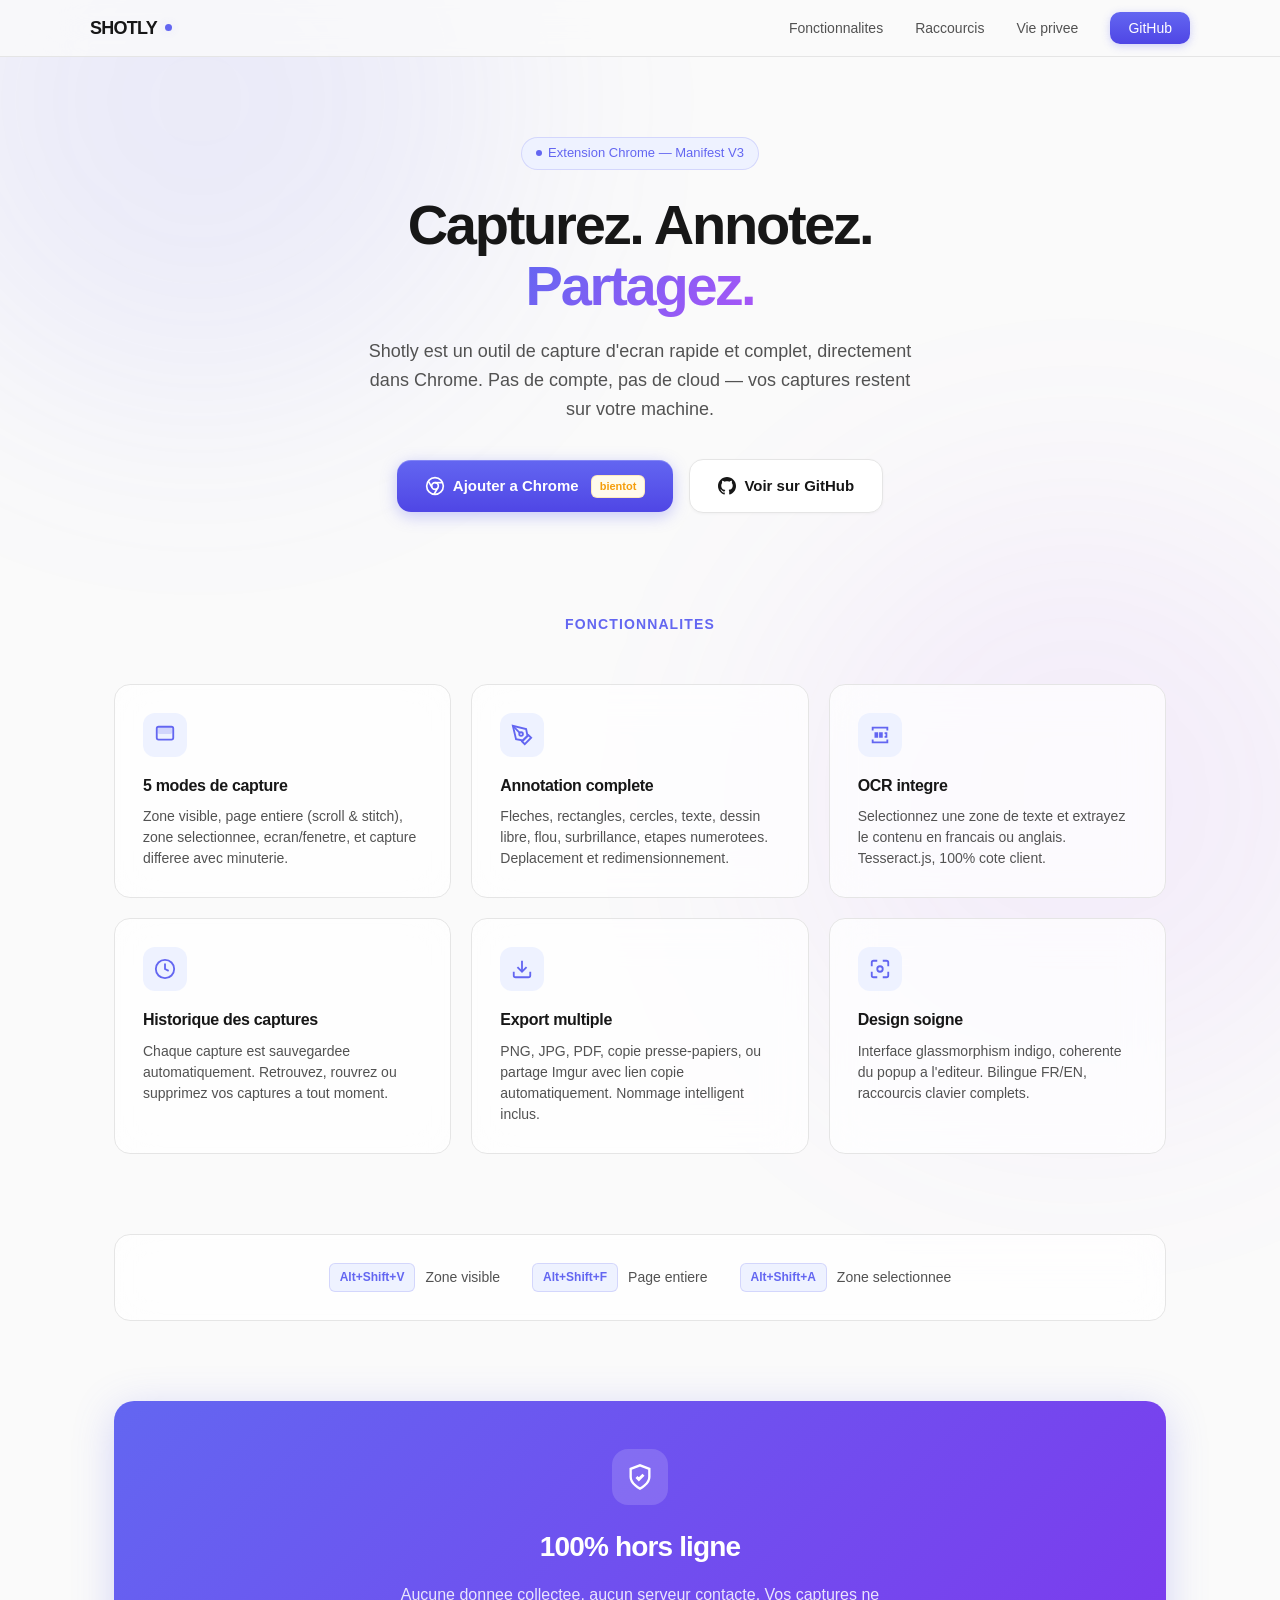
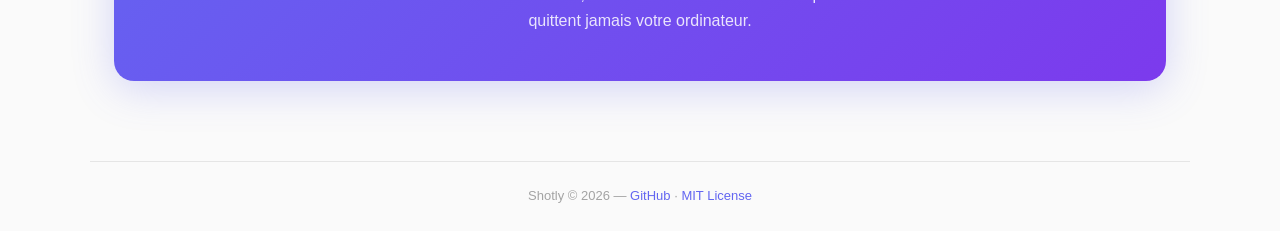
==== docs/index.html @ 28d7de2d "Add files via upload" ====
<!DOCTYPE html>
<html lang="fr">
<head>
  <meta charset="utf-8">
  <meta name="viewport" content="width=device-width, initial-scale=1">
  <title>Shotly — Capture & Annotation pour Chrome</title>
  <meta name="description" content="Capturez n'importe quoi, annotez en quelques secondes. Extension Chrome gratuite, 100% hors ligne.">
  <meta property="og:title" content="Shotly — Capture & Annotation">
  <meta property="og:description" content="Extension Chrome de capture d'ecran et annotation. Rapide, complete, 100% hors ligne.">
  <meta property="og:type" content="website">
  <style>
    *, *::before, *::after { margin: 0; padding: 0; box-sizing: border-box; }

    :root {
      --indigo: #6366f1;
      --indigo-dark: #4f46e5;
      --indigo-light: #eef2ff;
      --indigo-glow: rgba(99, 102, 241, 0.15);
      --text: #171717;
      --text-secondary: #525252;
      --text-muted: #a3a3a3;
      --bg: #fafafa;
      --card-bg: rgba(255, 255, 255, 0.7);
      --border: #e5e5e5;
    }

    html { scroll-behavior: smooth; }

    body {
      font-family: -apple-system, BlinkMacSystemFont, 'Segoe UI', Roboto, 'Helvetica Neue', sans-serif;
      background: var(--bg);
      color: var(--text);
      -webkit-font-smoothing: antialiased;
      line-height: 1.6;
      overflow-x: hidden;
    }

    /* ── Ambient glow ─────────────────────────────────────── */
    .glow {
      position: fixed;
      width: 600px;
      height: 600px;
      border-radius: 50%;
      filter: blur(120px);
      pointer-events: none;
      z-index: 0;
      opacity: 0.5;
    }
    .glow-1 { top: -200px; left: -100px; background: rgba(99, 102, 241, 0.2); }
    .glow-2 { bottom: -200px; right: -100px; background: rgba(168, 85, 247, 0.15); }

    /* ── Nav ───────────────────────────────────────────────── */
    nav {
      position: sticky;
      top: 0;
      z-index: 100;
      background: rgba(250, 250, 250, 0.8);
      backdrop-filter: blur(40px);
      -webkit-backdrop-filter: blur(40px);
      border-bottom: 1px solid var(--border);
      padding: 0 24px;
    }

    .nav-inner {
      max-width: 1100px;
      margin: 0 auto;
      display: flex;
      align-items: center;
      justify-content: space-between;
      height: 56px;
    }

    .nav-brand {
      display: flex;
      align-items: center;
      gap: 8px;
      text-decoration: none;
    }

    .nav-logo {
      font-size: 18px;
      font-weight: 600;
      letter-spacing: -0.04em;
      color: var(--text);
    }

    .nav-dot {
      width: 7px;
      height: 7px;
      border-radius: 50%;
      background: var(--indigo);
      box-shadow: 0 0 10px var(--indigo-glow);
    }

    .nav-links {
      display: flex;
      align-items: center;
      gap: 32px;
      list-style: none;
    }

    .nav-links a {
      font-size: 14px;
      font-weight: 500;
      color: var(--text-secondary);
      text-decoration: none;
      transition: color 0.15s;
    }

    .nav-links a:hover { color: var(--indigo); }

    .nav-cta {
      padding: 8px 18px;
      border-radius: 10px;
      background: linear-gradient(to bottom, var(--indigo), var(--indigo-dark));
      color: #fff !important;
      font-weight: 500;
      box-shadow: 0 2px 8px rgba(99, 102, 241, 0.3);
      transition: transform 0.15s, box-shadow 0.15s;
    }

    .nav-cta:hover {
      transform: translateY(-1px);
      box-shadow: 0 4px 16px rgba(99, 102, 241, 0.4);
    }

    /* ── Hero ──────────────────────────────────────────────── */
    .hero {
      position: relative;
      z-index: 1;
      max-width: 1100px;
      margin: 0 auto;
      padding: 80px 24px 60px;
      text-align: center;
    }

    .badge {
      display: inline-flex;
      align-items: center;
      gap: 6px;
      font-size: 13px;
      font-weight: 500;
      color: var(--indigo);
      background: var(--indigo-light);
      border: 1px solid rgba(99, 102, 241, 0.2);
      padding: 5px 14px;
      border-radius: 20px;
      margin-bottom: 24px;
    }

    .badge-dot {
      width: 6px;
      height: 6px;
      border-radius: 50%;
      background: var(--indigo);
      animation: pulse 2s infinite;
    }

    @keyframes pulse {
      0%, 100% { opacity: 1; }
      50% { opacity: 0.4; }
    }

    .hero h1 {
      font-size: clamp(36px, 6vw, 56px);
      font-weight: 700;
      letter-spacing: -0.04em;
      line-height: 1.1;
      margin-bottom: 20px;
    }

    .hero h1 span {
      background: linear-gradient(135deg, var(--indigo), #a855f7);
      -webkit-background-clip: text;
      -webkit-text-fill-color: transparent;
      background-clip: text;
    }

    .hero p {
      font-size: 18px;
      color: var(--text-secondary);
      max-width: 560px;
      margin: 0 auto 36px;
    }

    .hero-actions {
      display: flex;
      align-items: center;
      justify-content: center;
      gap: 16px;
      flex-wrap: wrap;
    }

    .btn {
      display: inline-flex;
      align-items: center;
      gap: 8px;
      padding: 14px 28px;
      border-radius: 14px;
      font-size: 15px;
      font-weight: 600;
      text-decoration: none;
      transition: all 0.2s;
      border: none;
      cursor: pointer;
      font-family: inherit;
    }

    .btn-primary {
      background: linear-gradient(to bottom, var(--indigo), var(--indigo-dark));
      color: #fff;
      box-shadow:
        inset 0 1px 0 rgba(255, 255, 255, 0.2),
        0 4px 16px rgba(99, 102, 241, 0.35);
    }

    .btn-primary:hover {
      transform: translateY(-2px);
      box-shadow:
        inset 0 1px 0 rgba(255, 255, 255, 0.2),
        0 8px 24px rgba(99, 102, 241, 0.4);
    }

    .btn-secondary {
      background: #fff;
      color: var(--text);
      border: 1px solid var(--border);
      box-shadow: 0 1px 3px rgba(0, 0, 0, 0.04);
    }

    .btn-secondary:hover {
      background: var(--indigo-light);
      border-color: rgba(99, 102, 241, 0.3);
      color: var(--indigo-dark);
    }

    .pending-tag {
      font-size: 11px;
      font-weight: 600;
      color: #f59e0b;
      background: #fffbeb;
      border: 1px solid rgba(245, 158, 11, 0.2);
      padding: 2px 8px;
      border-radius: 6px;
      margin-left: 4px;
    }

    /* ── Features ──────────────────────────────────────────── */
    .features {
      position: relative;
      z-index: 1;
      max-width: 1100px;
      margin: 0 auto;
      padding: 40px 24px 80px;
    }

    .features-title {
      text-align: center;
      font-size: 14px;
      font-weight: 600;
      text-transform: uppercase;
      letter-spacing: 0.08em;
      color: var(--indigo);
      margin-bottom: 48px;
    }

    .features-grid {
      display: grid;
      grid-template-columns: repeat(auto-fill, minmax(300px, 1fr));
      gap: 20px;
    }

    .feature-card {
      background: var(--card-bg);
      backdrop-filter: blur(20px);
      -webkit-backdrop-filter: blur(20px);
      border: 1px solid var(--border);
      border-radius: 16px;
      padding: 28px;
      transition: all 0.2s;
    }

    .feature-card:hover {
      transform: translateY(-4px);
      box-shadow: 0 8px 30px rgba(0, 0, 0, 0.08);
      border-color: rgba(99, 102, 241, 0.2);
    }

    .feature-icon {
      width: 44px;
      height: 44px;
      display: flex;
      align-items: center;
      justify-content: center;
      border-radius: 12px;
      background: var(--indigo-light);
      color: var(--indigo);
      margin-bottom: 16px;
    }

    .feature-card h3 {
      font-size: 16px;
      font-weight: 600;
      margin-bottom: 8px;
      letter-spacing: -0.02em;
    }

    .feature-card p {
      font-size: 14px;
      color: var(--text-secondary);
      line-height: 1.5;
    }

    /* ── Shortcuts ─────────────────────────────────────────── */
    .shortcuts {
      position: relative;
      z-index: 1;
      max-width: 1100px;
      margin: 0 auto;
      padding: 0 24px 80px;
    }

    .shortcut-bar {
      display: flex;
      justify-content: center;
      gap: 32px;
      flex-wrap: wrap;
      background: var(--card-bg);
      backdrop-filter: blur(20px);
      border: 1px solid var(--border);
      border-radius: 16px;
      padding: 28px 40px;
    }

    .shortcut-item {
      display: flex;
      align-items: center;
      gap: 10px;
    }

    .shortcut-item kbd {
      font-family: inherit;
      font-size: 12px;
      font-weight: 600;
      padding: 4px 10px;
      border-radius: 6px;
      background: var(--indigo-light);
      border: 1px solid rgba(99, 102, 241, 0.2);
      color: var(--indigo);
    }

    .shortcut-item span {
      font-size: 14px;
      color: var(--text-secondary);
    }

    /* ── Privacy banner ────────────────────────────────────── */
    .privacy {
      position: relative;
      z-index: 1;
      max-width: 1100px;
      margin: 0 auto;
      padding: 0 24px 80px;
    }

    .privacy-card {
      background: linear-gradient(135deg, var(--indigo), #7c3aed);
      border-radius: 20px;
      padding: 48px;
      text-align: center;
      color: #fff;
      box-shadow: 0 8px 40px rgba(99, 102, 241, 0.25);
    }

    .privacy-card h2 {
      font-size: 28px;
      font-weight: 700;
      letter-spacing: -0.03em;
      margin-bottom: 12px;
    }

    .privacy-card p {
      font-size: 16px;
      opacity: 0.85;
      max-width: 500px;
      margin: 0 auto;
    }

    .shield-icon {
      width: 56px;
      height: 56px;
      display: flex;
      align-items: center;
      justify-content: center;
      background: rgba(255, 255, 255, 0.15);
      border-radius: 16px;
      margin: 0 auto 20px;
    }

    /* ── Footer ────────────────────────────────────────────── */
    footer {
      position: relative;
      z-index: 1;
      max-width: 1100px;
      margin: 0 auto;
      padding: 24px;
      text-align: center;
      border-top: 1px solid var(--border);
    }

    footer p {
      font-size: 13px;
      color: var(--text-muted);
    }

    footer a {
      color: var(--indigo);
      text-decoration: none;
    }

    footer a:hover { text-decoration: underline; }

    /* ── Responsive ────────────────────────────────────────── */
    @media (max-width: 640px) {
      .hero { padding: 48px 20px 40px; }
      .features-grid { grid-template-columns: 1fr; }
      .shortcut-bar { flex-direction: column; align-items: flex-start; gap: 16px; padding: 24px; }
      .nav-links { display: none; }
      .privacy-card { padding: 32px 24px; }
    }
  </style>
</head>
<body>

  <!-- Ambient glows -->
  <div class="glow glow-1"></div>
  <div class="glow glow-2"></div>

  <!-- ── Nav ──────────────────────────────────────────────── -->
  <nav>
    <div class="nav-inner">
      <a href="#" class="nav-brand">
        <span class="nav-logo">SHOTLY</span>
        <span class="nav-dot"></span>
      </a>
      <ul class="nav-links">
        <li><a href="#features">Fonctionnalites</a></li>
        <li><a href="#shortcuts">Raccourcis</a></li>
        <li><a href="#privacy">Vie privee</a></li>
        <li><a href="https://github.com/fdebailleul/shotly" class="nav-cta">GitHub</a></li>
      </ul>
    </div>
  </nav>

  <!-- ── Hero ─────────────────────────────────────────────── -->
  <section class="hero">
    <div class="badge">
      <span class="badge-dot"></span>
      Extension Chrome — Manifest V3
    </div>
    <h1>Capturez. Annotez.<br><span>Partagez.</span></h1>
    <p>Shotly est un outil de capture d'ecran rapide et complet, directement dans Chrome. Pas de compte, pas de cloud — vos captures restent sur votre machine.</p>
    <div class="hero-actions">
      <a href="https://chrome.google.com/webstore" class="btn btn-primary">
        <svg width="20" height="20" viewBox="0 0 24 24" fill="none" stroke="currentColor" stroke-width="2"><circle cx="12" cy="12" r="10"/><circle cx="12" cy="12" r="4"/><line x1="21.17" y1="8" x2="12" y2="8"/><line x1="3.95" y1="6.06" x2="8.54" y2="14"/><line x1="10.88" y1="21.94" x2="15.46" y2="14"/></svg>
        Ajouter a Chrome
        <span class="pending-tag">bientot</span>
      </a>
      <a href="https://github.com/fdebailleul/shotly" class="btn btn-secondary">
        <svg width="18" height="18" viewBox="0 0 24 24" fill="currentColor"><path d="M12 0C5.37 0 0 5.37 0 12c0 5.3 3.438 9.8 8.205 11.387.6.113.82-.258.82-.577 0-.285-.01-1.04-.015-2.04-3.338.724-4.042-1.61-4.042-1.61-.546-1.387-1.333-1.756-1.333-1.756-1.09-.744.083-.729.083-.729 1.205.084 1.838 1.236 1.838 1.236 1.07 1.835 2.809 1.305 3.495.998.108-.776.417-1.305.76-1.605-2.665-.3-5.466-1.332-5.466-5.93 0-1.31.465-2.38 1.235-3.22-.135-.303-.54-1.523.105-3.176 0 0 1.005-.322 3.3 1.23.96-.267 1.98-.399 3-.405 1.02.006 2.04.138 3 .405 2.28-1.552 3.285-1.23 3.285-1.23.645 1.653.24 2.873.12 3.176.765.84 1.23 1.91 1.23 3.22 0 4.61-2.805 5.625-5.475 5.92.42.36.81 1.096.81 2.22 0 1.606-.015 2.896-.015 3.286 0 .315.21.694.825.576C20.565 21.795 24 17.295 24 12 24 5.37 18.63 0 12 0z"/></svg>
        Voir sur GitHub
      </a>
    </div>
  </section>

  <!-- ── Features ─────────────────────────────────────────── -->
  <section class="features" id="features">
    <div class="features-title">Fonctionnalites</div>
    <div class="features-grid">

      <div class="feature-card">
        <div class="feature-icon">
          <svg width="22" height="22" viewBox="0 0 24 24" fill="none" stroke="currentColor" stroke-width="2"><rect x="3" y="3" width="18" height="14" rx="2"/><rect x="5" y="5" width="14" height="5" rx="1" fill="currentColor" opacity="0.2"/></svg>
        </div>
        <h3>5 modes de capture</h3>
        <p>Zone visible, page entiere (scroll & stitch), zone selectionnee, ecran/fenetre, et capture differee avec minuterie.</p>
      </div>

      <div class="feature-card">
        <div class="feature-icon">
          <svg width="22" height="22" viewBox="0 0 24 24" fill="none" stroke="currentColor" stroke-width="2"><path d="M12 19l7-7 3 3-7 7-3-3z"/><path d="M18 13l-1.5-7.5L2 2l3.5 14.5L13 18l5-5z"/><path d="M2 2l7.586 7.586"/><circle cx="11" cy="11" r="2"/></svg>
        </div>
        <h3>Annotation complete</h3>
        <p>Fleches, rectangles, cercles, texte, dessin libre, flou, surbrillance, etapes numerotees. Deplacement et redimensionnement.</p>
      </div>

      <div class="feature-card">
        <div class="feature-icon">
          <svg width="22" height="22" viewBox="0 0 24 24" fill="none" stroke="currentColor" stroke-width="2"><path d="M4 7V4h16v3"/><path d="M4 17v3h16v-3"/><path d="M7 10h2v4H7zm5 0h2v4h-2zm5 0h2v4h-2"/></svg>
        </div>
        <h3>OCR integre</h3>
        <p>Selectionnez une zone de texte et extrayez le contenu en francais ou anglais. Tesseract.js, 100% cote client.</p>
      </div>

      <div class="feature-card">
        <div class="feature-icon">
          <svg width="22" height="22" viewBox="0 0 24 24" fill="none" stroke="currentColor" stroke-width="2"><circle cx="12" cy="12" r="10"/><polyline points="12 6 12 12 16 14"/></svg>
        </div>
        <h3>Historique des captures</h3>
        <p>Chaque capture est sauvegardee automatiquement. Retrouvez, rouvrez ou supprimez vos captures a tout moment.</p>
      </div>

      <div class="feature-card">
        <div class="feature-icon">
          <svg width="22" height="22" viewBox="0 0 24 24" fill="none" stroke="currentColor" stroke-width="2"><path d="M21 15v4a2 2 0 01-2 2H5a2 2 0 01-2-2v-4"/><polyline points="7 10 12 15 17 10"/><line x1="12" y1="15" x2="12" y2="3"/></svg>
        </div>
        <h3>Export multiple</h3>
        <p>PNG, JPG, PDF, copie presse-papiers, ou partage Imgur avec lien copie automatiquement. Nommage intelligent inclus.</p>
      </div>

      <div class="feature-card">
        <div class="feature-icon">
          <svg width="22" height="22" viewBox="0 0 24 24" fill="none" stroke="currentColor" stroke-width="2"><circle cx="12" cy="12" r="3"/><path d="M3 9V5a2 2 0 012-2h4"/><path d="M15 3h4a2 2 0 012 2v4"/><path d="M21 15v4a2 2 0 01-2 2h-4"/><path d="M9 21H5a2 2 0 01-2-2v-4"/></svg>
        </div>
        <h3>Design soigne</h3>
        <p>Interface glassmorphism indigo, coherente du popup a l'editeur. Bilingue FR/EN, raccourcis clavier complets.</p>
      </div>

    </div>
  </section>

  <!-- ── Shortcuts ────────────────────────────────────────── -->
  <section class="shortcuts" id="shortcuts">
    <div class="shortcut-bar">
      <div class="shortcut-item">
        <kbd>Alt+Shift+V</kbd>
        <span>Zone visible</span>
      </div>
      <div class="shortcut-item">
        <kbd>Alt+Shift+F</kbd>
        <span>Page entiere</span>
      </div>
      <div class="shortcut-item">
        <kbd>Alt+Shift+A</kbd>
        <span>Zone selectionnee</span>
      </div>
    </div>
  </section>

  <!-- ── Privacy ──────────────────────────────────────────── -->
  <section class="privacy" id="privacy">
    <div class="privacy-card">
      <div class="shield-icon">
        <svg width="28" height="28" viewBox="0 0 24 24" fill="none" stroke="#fff" stroke-width="2"><path d="M12 22s8-4 8-10V5l-8-3-8 3v7c0 6 8 10 8 10z"/><polyline points="9 12 11 14 15 10" stroke="#fff" stroke-width="2.5"/></svg>
      </div>
      <h2>100% hors ligne</h2>
      <p>Aucune donnee collectee, aucun serveur contacte. Vos captures ne quittent jamais votre ordinateur.</p>
    </div>
  </section>

  <!-- ── Footer ───────────────────────────────────────────── -->
  <footer>
    <p>Shotly &copy; 2026 — <a href="https://github.com/fdebailleul/shotly">GitHub</a> · <a href="https://github.com/fdebailleul/shotly/blob/main/LICENSE">MIT License</a></p>
  </footer>

</body>
</html>
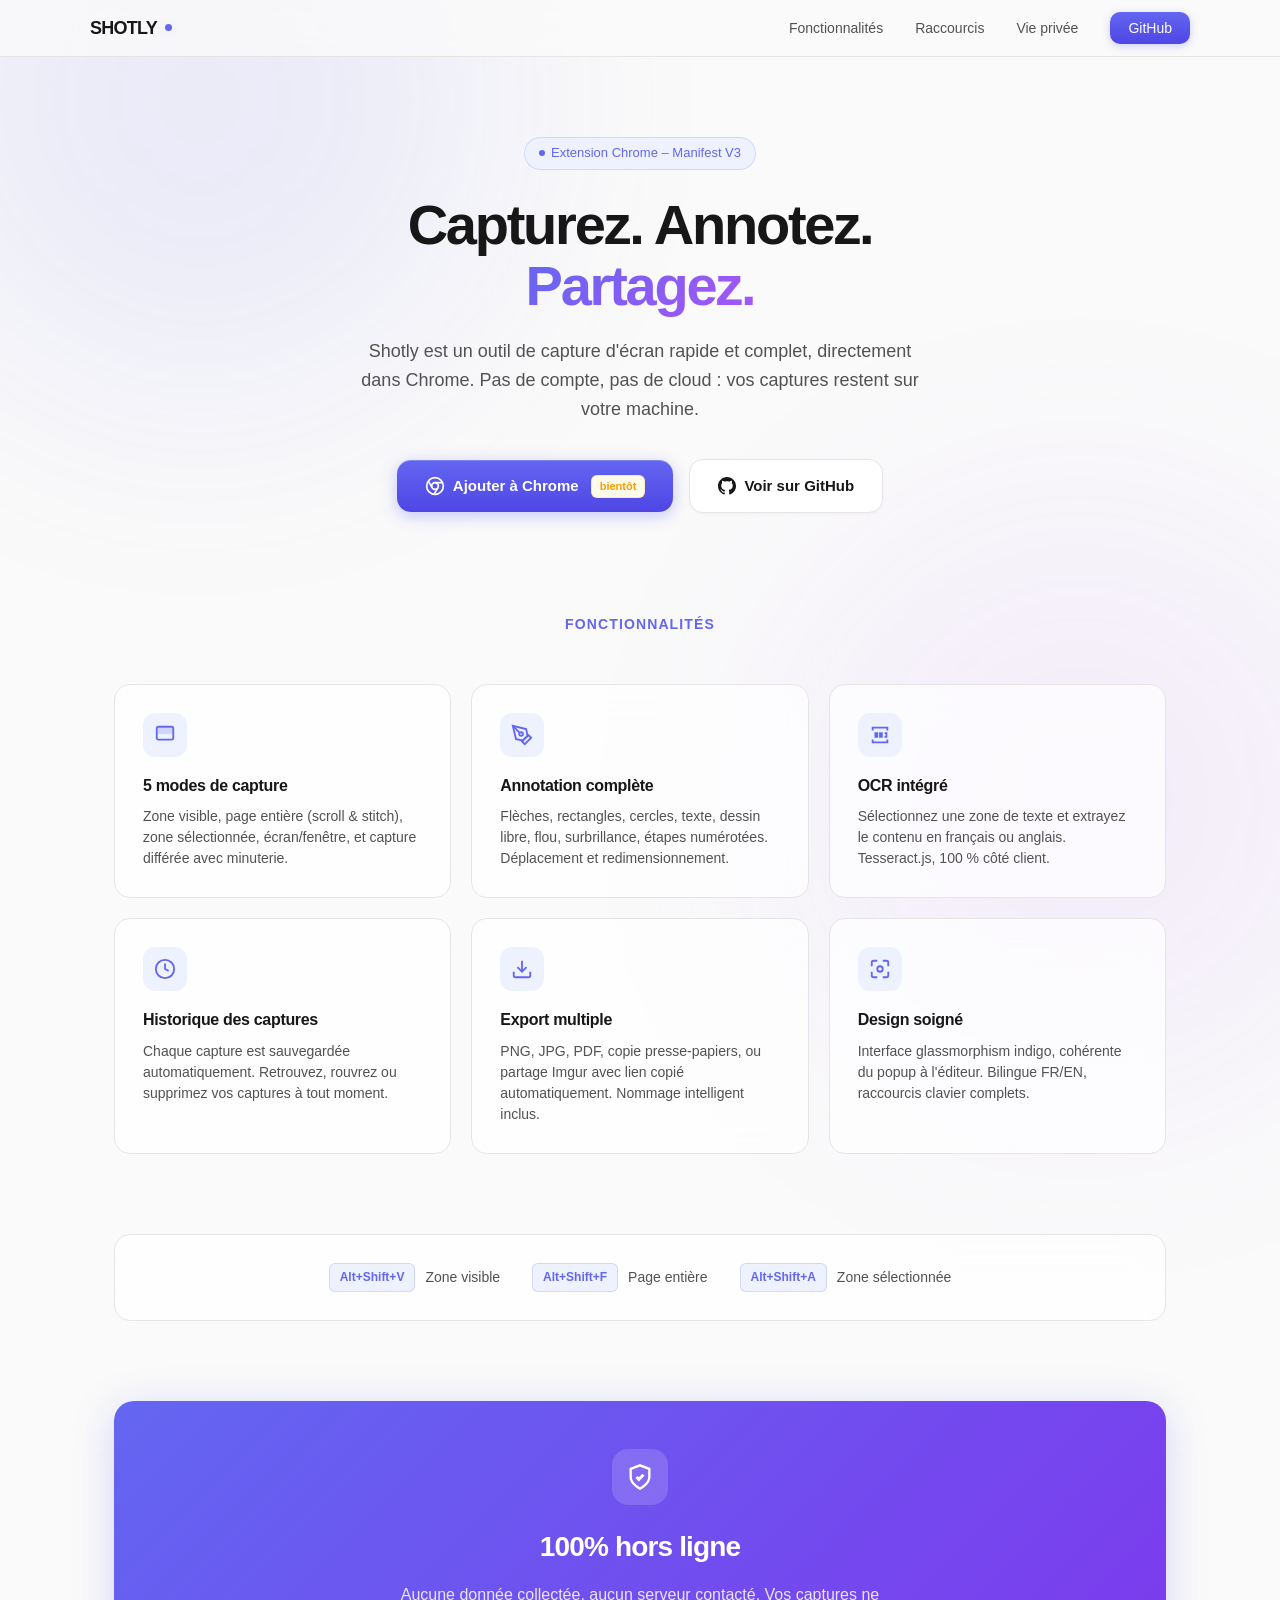
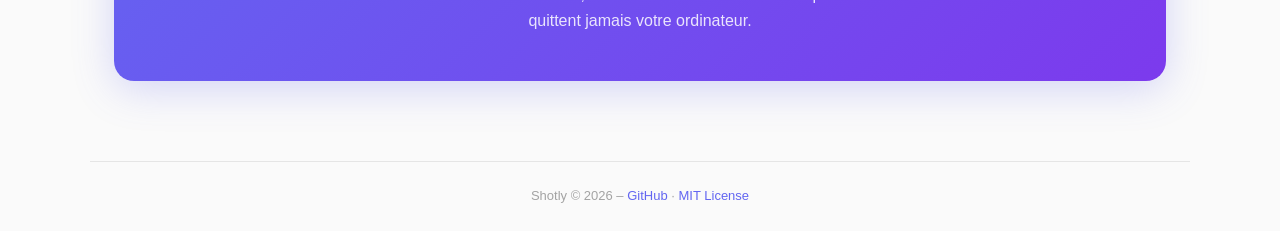
==== commit 14970954: "Add files via upload" ====
--- a/docs/index.html
+++ b/docs/index.html
@@ -3,10 +3,12 @@
 <head>
   <meta charset="utf-8">
   <meta name="viewport" content="width=device-width, initial-scale=1">
-  <title>Shotly — Capture & Annotation pour Chrome</title>
+  <title>Shotly – Capture & Annotation pour Chrome</title>
+  <link rel="icon" type="image/png" href="favicon.png">
+  <link rel="icon" type="image/x-icon" href="favicon.ico">
   <meta name="description" content="Capturez n'importe quoi, annotez en quelques secondes. Extension Chrome gratuite, 100% hors ligne.">
-  <meta property="og:title" content="Shotly — Capture & Annotation">
-  <meta property="og:description" content="Extension Chrome de capture d'ecran et annotation. Rapide, complete, 100% hors ligne.">
+  <meta property="og:title" content="Shotly – Capture & Annotation">
+  <meta property="og:description" content="Extension Chrome de capture d'écran et annotation. Rapide, complète, 100 % hors ligne.">
   <meta property="og:type" content="website">
   <style>
     *, *::before, *::after { margin: 0; padding: 0; box-sizing: border-box; }
@@ -444,9 +446,9 @@
         <span class="nav-dot"></span>
       </a>
       <ul class="nav-links">
-        <li><a href="#features">Fonctionnalites</a></li>
+        <li><a href="#features">Fonctionnalités</a></li>
         <li><a href="#shortcuts">Raccourcis</a></li>
-        <li><a href="#privacy">Vie privee</a></li>
+        <li><a href="#privacy">Vie privée</a></li>
         <li><a href="https://github.com/fdebailleul/shotly" class="nav-cta">GitHub</a></li>
       </ul>
     </div>
@@ -456,15 +458,15 @@
   <section class="hero">
     <div class="badge">
       <span class="badge-dot"></span>
-      Extension Chrome — Manifest V3
+      Extension Chrome – Manifest V3
     </div>
     <h1>Capturez. Annotez.<br><span>Partagez.</span></h1>
-    <p>Shotly est un outil de capture d'ecran rapide et complet, directement dans Chrome. Pas de compte, pas de cloud — vos captures restent sur votre machine.</p>
+    <p>Shotly est un outil de capture d'écran rapide et complet, directement dans Chrome. Pas de compte, pas de cloud&nbsp;: vos captures restent sur votre machine.</p>
     <div class="hero-actions">
       <a href="https://chrome.google.com/webstore" class="btn btn-primary">
         <svg width="20" height="20" viewBox="0 0 24 24" fill="none" stroke="currentColor" stroke-width="2"><circle cx="12" cy="12" r="10"/><circle cx="12" cy="12" r="4"/><line x1="21.17" y1="8" x2="12" y2="8"/><line x1="3.95" y1="6.06" x2="8.54" y2="14"/><line x1="10.88" y1="21.94" x2="15.46" y2="14"/></svg>
-        Ajouter a Chrome
-        <span class="pending-tag">bientot</span>
+        Ajouter à Chrome
+        <span class="pending-tag">bientôt</span>
       </a>
       <a href="https://github.com/fdebailleul/shotly" class="btn btn-secondary">
         <svg width="18" height="18" viewBox="0 0 24 24" fill="currentColor"><path d="M12 0C5.37 0 0 5.37 0 12c0 5.3 3.438 9.8 8.205 11.387.6.113.82-.258.82-.577 0-.285-.01-1.04-.015-2.04-3.338.724-4.042-1.61-4.042-1.61-.546-1.387-1.333-1.756-1.333-1.756-1.09-.744.083-.729.083-.729 1.205.084 1.838 1.236 1.838 1.236 1.07 1.835 2.809 1.305 3.495.998.108-.776.417-1.305.76-1.605-2.665-.3-5.466-1.332-5.466-5.93 0-1.31.465-2.38 1.235-3.22-.135-.303-.54-1.523.105-3.176 0 0 1.005-.322 3.3 1.23.96-.267 1.98-.399 3-.405 1.02.006 2.04.138 3 .405 2.28-1.552 3.285-1.23 3.285-1.23.645 1.653.24 2.873.12 3.176.765.84 1.23 1.91 1.23 3.22 0 4.61-2.805 5.625-5.475 5.92.42.36.81 1.096.81 2.22 0 1.606-.015 2.896-.015 3.286 0 .315.21.694.825.576C20.565 21.795 24 17.295 24 12 24 5.37 18.63 0 12 0z"/></svg>
@@ -475,7 +477,7 @@
 
   <!-- ── Features ─────────────────────────────────────────── -->
   <section class="features" id="features">
-    <div class="features-title">Fonctionnalites</div>
+    <div class="features-title">Fonctionnalités</div>
     <div class="features-grid">
 
       <div class="feature-card">
@@ -483,23 +485,23 @@
           <svg width="22" height="22" viewBox="0 0 24 24" fill="none" stroke="currentColor" stroke-width="2"><rect x="3" y="3" width="18" height="14" rx="2"/><rect x="5" y="5" width="14" height="5" rx="1" fill="currentColor" opacity="0.2"/></svg>
         </div>
         <h3>5 modes de capture</h3>
-        <p>Zone visible, page entiere (scroll & stitch), zone selectionnee, ecran/fenetre, et capture differee avec minuterie.</p>
+        <p>Zone visible, page entière (scroll &amp; stitch), zone sélectionnée, écran/fenêtre, et capture différée avec minuterie.</p>
       </div>
 
       <div class="feature-card">
         <div class="feature-icon">
           <svg width="22" height="22" viewBox="0 0 24 24" fill="none" stroke="currentColor" stroke-width="2"><path d="M12 19l7-7 3 3-7 7-3-3z"/><path d="M18 13l-1.5-7.5L2 2l3.5 14.5L13 18l5-5z"/><path d="M2 2l7.586 7.586"/><circle cx="11" cy="11" r="2"/></svg>
         </div>
-        <h3>Annotation complete</h3>
-        <p>Fleches, rectangles, cercles, texte, dessin libre, flou, surbrillance, etapes numerotees. Deplacement et redimensionnement.</p>
+        <h3>Annotation complète</h3>
+        <p>Flèches, rectangles, cercles, texte, dessin libre, flou, surbrillance, étapes numérotées. Déplacement et redimensionnement.</p>
       </div>
 
       <div class="feature-card">
         <div class="feature-icon">
           <svg width="22" height="22" viewBox="0 0 24 24" fill="none" stroke="currentColor" stroke-width="2"><path d="M4 7V4h16v3"/><path d="M4 17v3h16v-3"/><path d="M7 10h2v4H7zm5 0h2v4h-2zm5 0h2v4h-2"/></svg>
         </div>
-        <h3>OCR integre</h3>
-        <p>Selectionnez une zone de texte et extrayez le contenu en francais ou anglais. Tesseract.js, 100% cote client.</p>
+        <h3>OCR intégré</h3>
+        <p>Sélectionnez une zone de texte et extrayez le contenu en français ou anglais. Tesseract.js, 100 % côté client.</p>
       </div>
 
       <div class="feature-card">
@@ -507,7 +509,7 @@
           <svg width="22" height="22" viewBox="0 0 24 24" fill="none" stroke="currentColor" stroke-width="2"><circle cx="12" cy="12" r="10"/><polyline points="12 6 12 12 16 14"/></svg>
         </div>
         <h3>Historique des captures</h3>
-        <p>Chaque capture est sauvegardee automatiquement. Retrouvez, rouvrez ou supprimez vos captures a tout moment.</p>
+        <p>Chaque capture est sauvegardée automatiquement. Retrouvez, rouvrez ou supprimez vos captures à tout moment.</p>
       </div>
 
       <div class="feature-card">
@@ -515,15 +517,15 @@
           <svg width="22" height="22" viewBox="0 0 24 24" fill="none" stroke="currentColor" stroke-width="2"><path d="M21 15v4a2 2 0 01-2 2H5a2 2 0 01-2-2v-4"/><polyline points="7 10 12 15 17 10"/><line x1="12" y1="15" x2="12" y2="3"/></svg>
         </div>
         <h3>Export multiple</h3>
-        <p>PNG, JPG, PDF, copie presse-papiers, ou partage Imgur avec lien copie automatiquement. Nommage intelligent inclus.</p>
+        <p>PNG, JPG, PDF, copie presse-papiers, ou partage Imgur avec lien copié automatiquement. Nommage intelligent inclus.</p>
       </div>
 
       <div class="feature-card">
         <div class="feature-icon">
           <svg width="22" height="22" viewBox="0 0 24 24" fill="none" stroke="currentColor" stroke-width="2"><circle cx="12" cy="12" r="3"/><path d="M3 9V5a2 2 0 012-2h4"/><path d="M15 3h4a2 2 0 012 2v4"/><path d="M21 15v4a2 2 0 01-2 2h-4"/><path d="M9 21H5a2 2 0 01-2-2v-4"/></svg>
         </div>
-        <h3>Design soigne</h3>
-        <p>Interface glassmorphism indigo, coherente du popup a l'editeur. Bilingue FR/EN, raccourcis clavier complets.</p>
+        <h3>Design soigné</h3>
+        <p>Interface glassmorphism indigo, cohérente du popup à l'éditeur. Bilingue FR/EN, raccourcis clavier complets.</p>
       </div>
 
     </div>
@@ -538,11 +540,11 @@
       </div>
       <div class="shortcut-item">
         <kbd>Alt+Shift+F</kbd>
-        <span>Page entiere</span>
+        <span>Page entière</span>
       </div>
       <div class="shortcut-item">
         <kbd>Alt+Shift+A</kbd>
-        <span>Zone selectionnee</span>
+        <span>Zone sélectionnée</span>
       </div>
     </div>
   </section>
@@ -554,13 +556,13 @@
         <svg width="28" height="28" viewBox="0 0 24 24" fill="none" stroke="#fff" stroke-width="2"><path d="M12 22s8-4 8-10V5l-8-3-8 3v7c0 6 8 10 8 10z"/><polyline points="9 12 11 14 15 10" stroke="#fff" stroke-width="2.5"/></svg>
       </div>
       <h2>100% hors ligne</h2>
-      <p>Aucune donnee collectee, aucun serveur contacte. Vos captures ne quittent jamais votre ordinateur.</p>
+      <p>Aucune donnée collectée, aucun serveur contacté. Vos captures ne quittent jamais votre ordinateur.</p>
     </div>
   </section>
 
   <!-- ── Footer ───────────────────────────────────────────── -->
   <footer>
-    <p>Shotly &copy; 2026 — <a href="https://github.com/fdebailleul/shotly">GitHub</a> · <a href="https://github.com/fdebailleul/shotly/blob/main/LICENSE">MIT License</a></p>
+    <p>Shotly &copy; 2026 – <a href="https://github.com/fdebailleul/shotly">GitHub</a> · <a href="https://github.com/fdebailleul/shotly/blob/main/LICENSE">MIT License</a></p>
   </footer>
 
 </body>
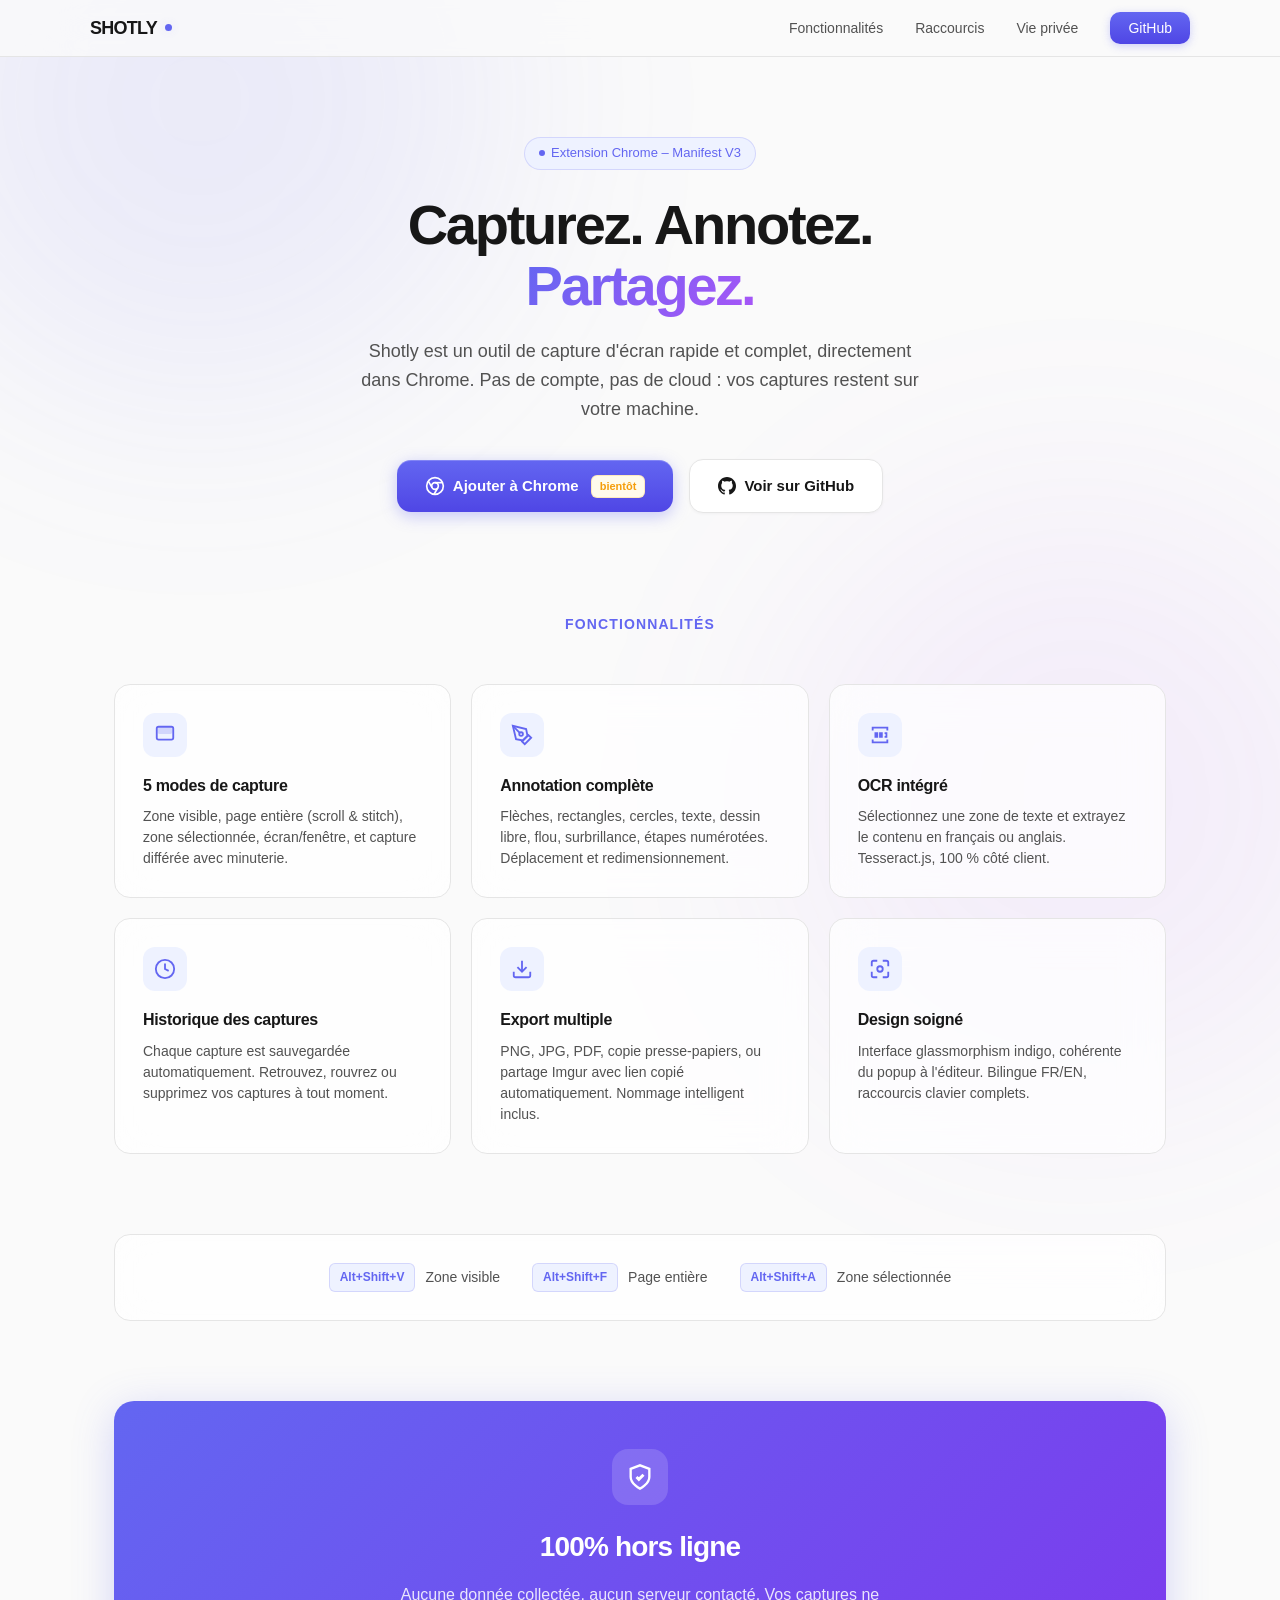
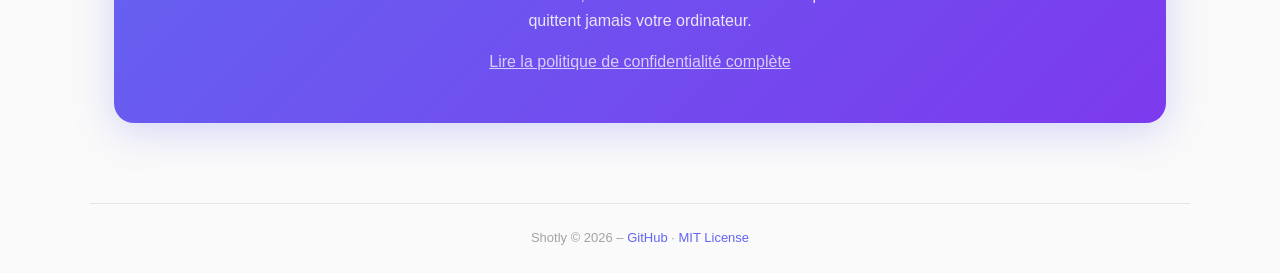
==== commit fc9910db: "Add files via upload" ====
--- a/docs/index.html
+++ b/docs/index.html
@@ -448,7 +448,7 @@
       <ul class="nav-links">
         <li><a href="#features">Fonctionnalités</a></li>
         <li><a href="#shortcuts">Raccourcis</a></li>
-        <li><a href="#privacy">Vie privée</a></li>
+        <li><a href="privacy.html">Vie privée</a></li>
         <li><a href="https://github.com/fdebailleul/shotly" class="nav-cta">GitHub</a></li>
       </ul>
     </div>
@@ -557,6 +557,7 @@
       </div>
       <h2>100% hors ligne</h2>
       <p>Aucune donnée collectée, aucun serveur contacté. Vos captures ne quittent jamais votre ordinateur.</p>
+      <p style="margin-top: 16px;"><a href="privacy.html" style="color: rgba(255,255,255,0.85); text-decoration: underline;">Lire la politique de confidentialité complète</a></p>
     </div>
   </section>
 
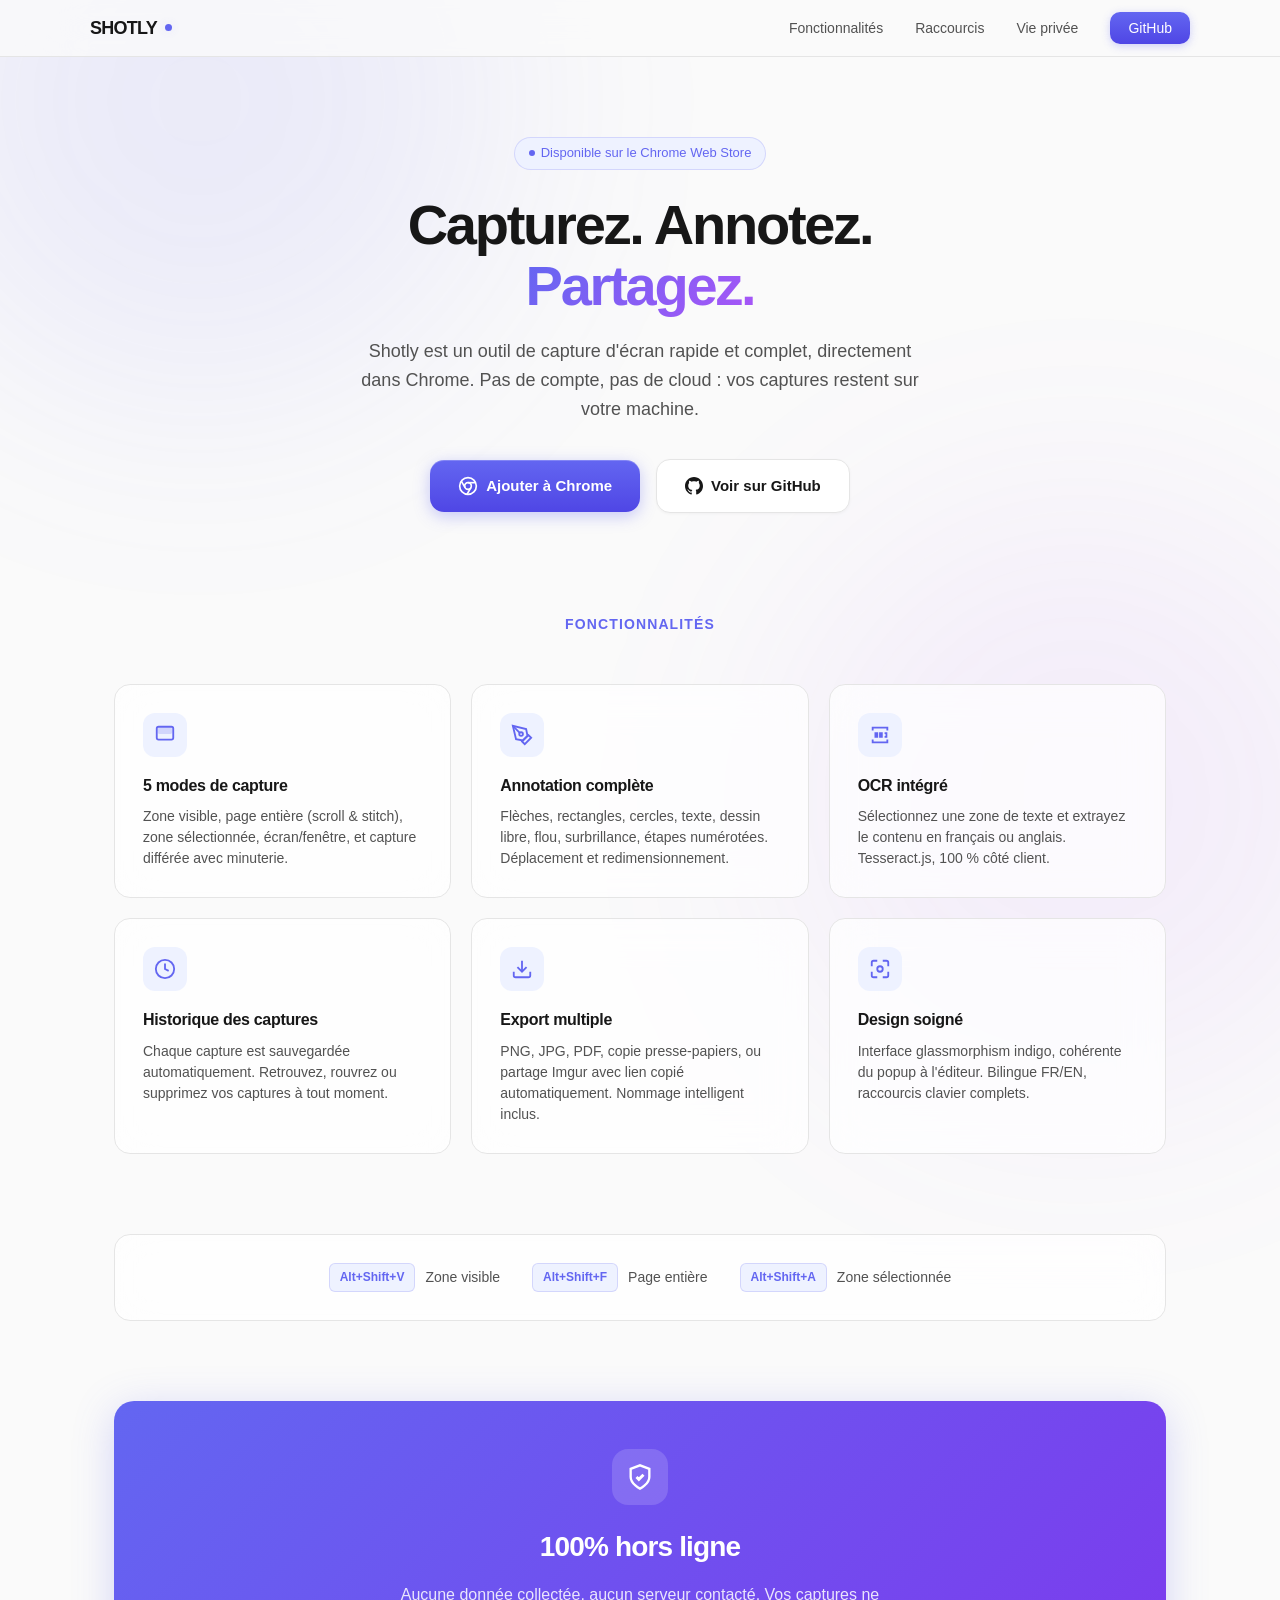
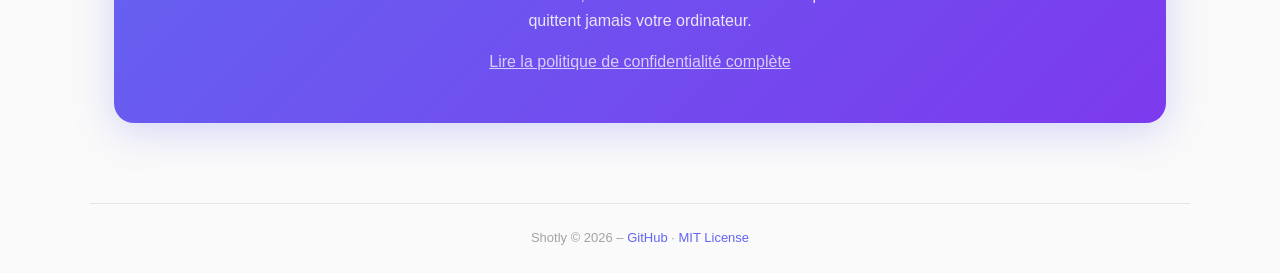
==== commit 62470074: "Add files via upload" ====
--- a/docs/index.html
+++ b/docs/index.html
@@ -236,16 +236,6 @@
       color: var(--indigo-dark);
     }
 
-    .pending-tag {
-      font-size: 11px;
-      font-weight: 600;
-      color: #f59e0b;
-      background: #fffbeb;
-      border: 1px solid rgba(245, 158, 11, 0.2);
-      padding: 2px 8px;
-      border-radius: 6px;
-      margin-left: 4px;
-    }
 
     /* ── Features ──────────────────────────────────────────── */
     .features {
@@ -448,7 +438,7 @@
       <ul class="nav-links">
         <li><a href="#features">Fonctionnalités</a></li>
         <li><a href="#shortcuts">Raccourcis</a></li>
-        <li><a href="privacy.html">Vie privée</a></li>
+        <li><a href="#privacy">Vie privée</a></li>
         <li><a href="https://github.com/fdebailleul/shotly" class="nav-cta">GitHub</a></li>
       </ul>
     </div>
@@ -458,15 +448,14 @@
   <section class="hero">
     <div class="badge">
       <span class="badge-dot"></span>
-      Extension Chrome – Manifest V3
+      Disponible sur le Chrome Web Store
     </div>
     <h1>Capturez. Annotez.<br><span>Partagez.</span></h1>
     <p>Shotly est un outil de capture d'écran rapide et complet, directement dans Chrome. Pas de compte, pas de cloud&nbsp;: vos captures restent sur votre machine.</p>
     <div class="hero-actions">
-      <a href="https://chrome.google.com/webstore" class="btn btn-primary">
+      <a href="https://chromewebstore.google.com/detail/shotly-%E2%80%93-capture-annotati/ebkfmodannnpgbjfilkbifkkbgbkbbdl" class="btn btn-primary">
         <svg width="20" height="20" viewBox="0 0 24 24" fill="none" stroke="currentColor" stroke-width="2"><circle cx="12" cy="12" r="10"/><circle cx="12" cy="12" r="4"/><line x1="21.17" y1="8" x2="12" y2="8"/><line x1="3.95" y1="6.06" x2="8.54" y2="14"/><line x1="10.88" y1="21.94" x2="15.46" y2="14"/></svg>
         Ajouter à Chrome
-        <span class="pending-tag">bientôt</span>
       </a>
       <a href="https://github.com/fdebailleul/shotly" class="btn btn-secondary">
         <svg width="18" height="18" viewBox="0 0 24 24" fill="currentColor"><path d="M12 0C5.37 0 0 5.37 0 12c0 5.3 3.438 9.8 8.205 11.387.6.113.82-.258.82-.577 0-.285-.01-1.04-.015-2.04-3.338.724-4.042-1.61-4.042-1.61-.546-1.387-1.333-1.756-1.333-1.756-1.09-.744.083-.729.083-.729 1.205.084 1.838 1.236 1.838 1.236 1.07 1.835 2.809 1.305 3.495.998.108-.776.417-1.305.76-1.605-2.665-.3-5.466-1.332-5.466-5.93 0-1.31.465-2.38 1.235-3.22-.135-.303-.54-1.523.105-3.176 0 0 1.005-.322 3.3 1.23.96-.267 1.98-.399 3-.405 1.02.006 2.04.138 3 .405 2.28-1.552 3.285-1.23 3.285-1.23.645 1.653.24 2.873.12 3.176.765.84 1.23 1.91 1.23 3.22 0 4.61-2.805 5.625-5.475 5.92.42.36.81 1.096.81 2.22 0 1.606-.015 2.896-.015 3.286 0 .315.21.694.825.576C20.565 21.795 24 17.295 24 12 24 5.37 18.63 0 12 0z"/></svg>
